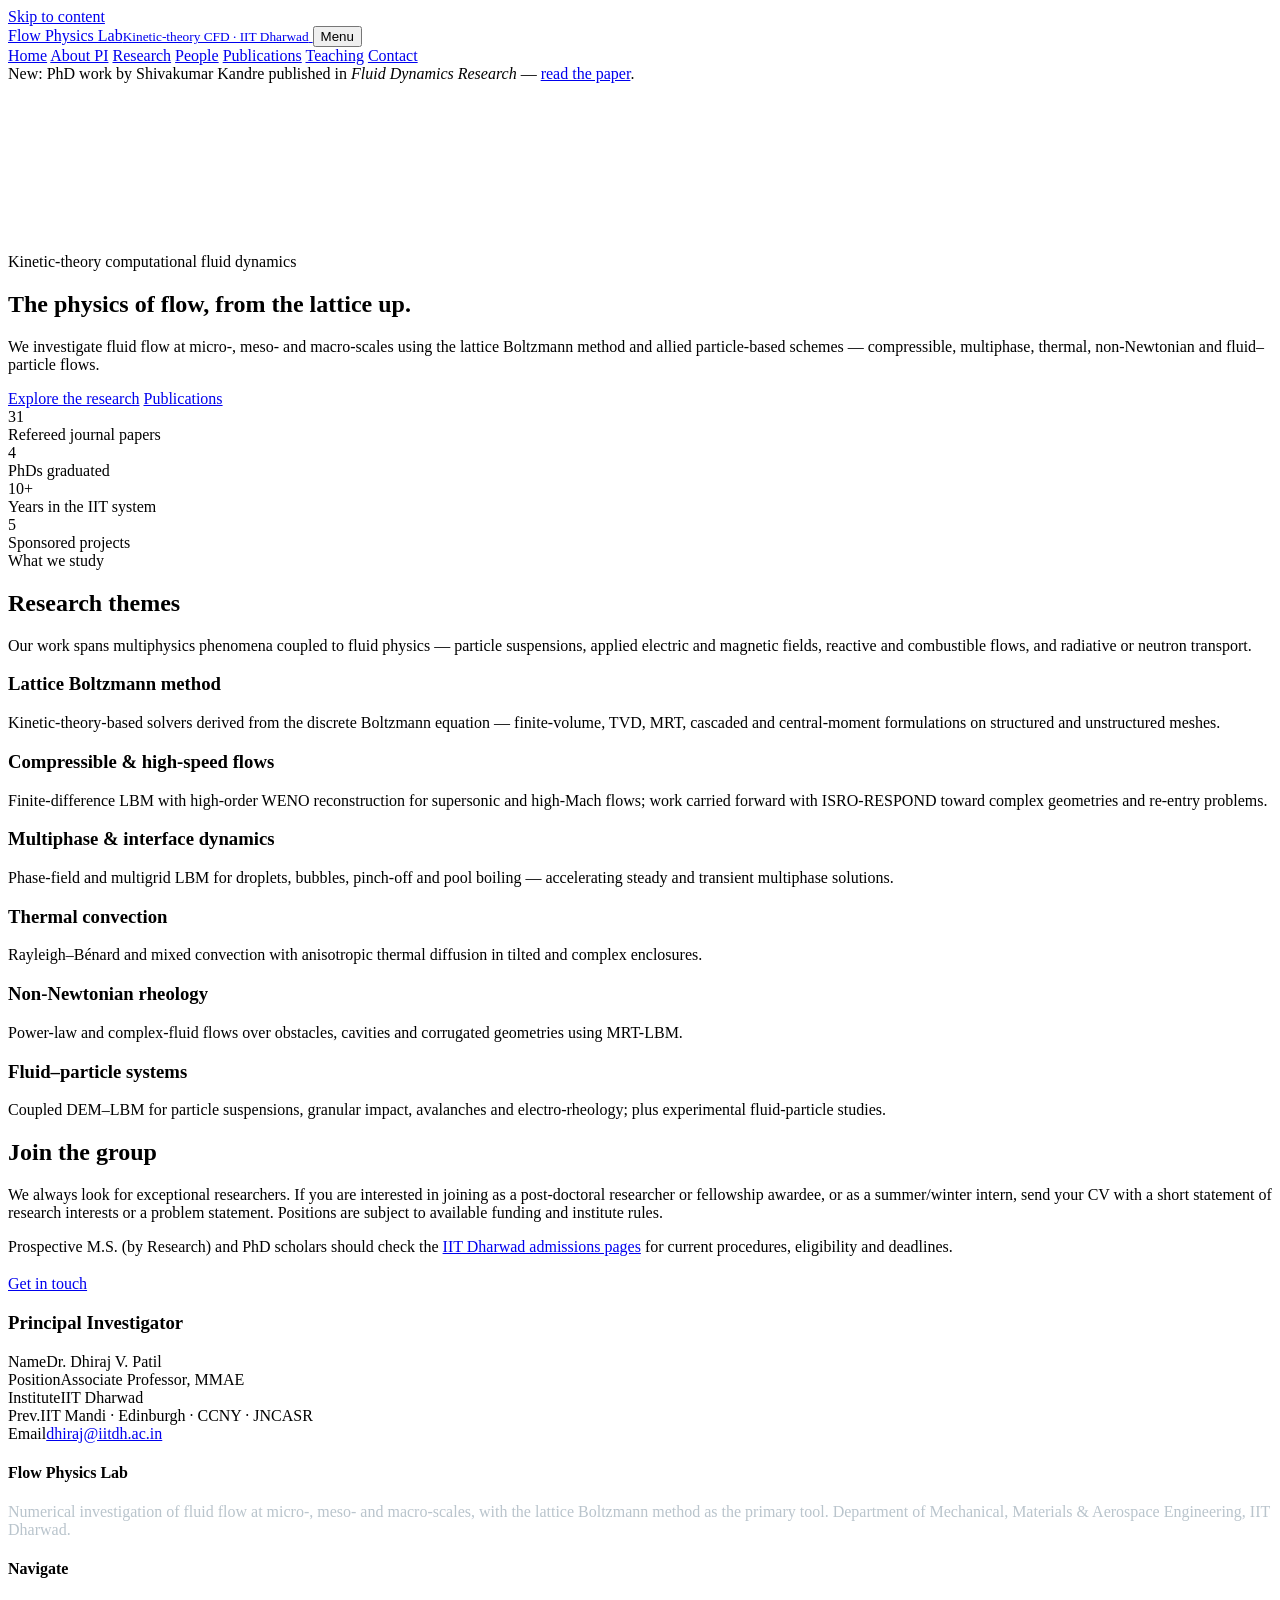
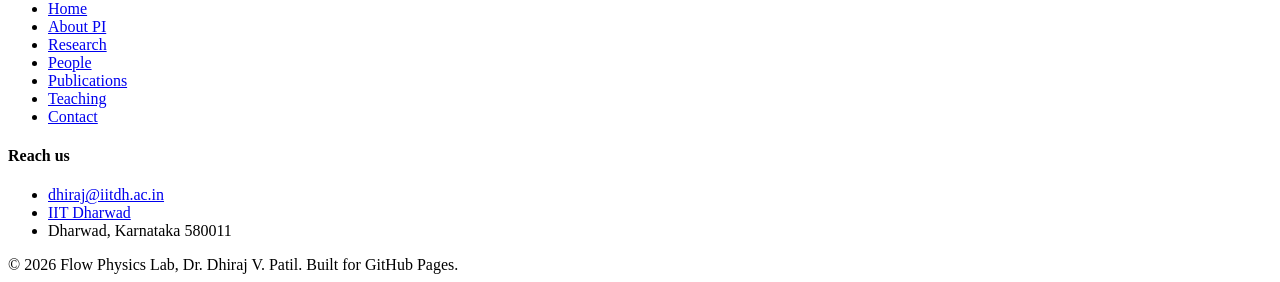
==== index.html @ 5ff4e856 "Add files via upload" ====
<!DOCTYPE html>
<html lang="en">
<head>
<meta charset="utf-8">
<meta name="viewport" content="width=device-width, initial-scale=1">
<title>Flow Physics Lab — Dr. Dhiraj V. Patil, IIT Dharwad</title>
<meta name="description" content="Research group of Dr. Dhiraj V. Patil at IIT Dharwad: lattice Boltzmann methods and computational fluid dynamics for compressible, multiphase, thermal and non-Newtonian flows.">
<link rel="preconnect" href="https://fonts.googleapis.com">
<link rel="preconnect" href="https://fonts.gstatic.com" crossorigin>
<link href="https://fonts.googleapis.com/css2?family=Fraunces:opsz,wght@9..144,500;9..144,600;9..144,700&family=Inter:wght@400;500;600;700&display=swap" rel="stylesheet">
<link rel="stylesheet" href="assets/css/style.css">
</head>
<body>
<a class="skip" href="#main">Skip to content</a>
<header class="site-header">
  <div class="nav">
    <a class="brand" href="index.html">
      <span class="glyph" aria-hidden="true"><i></i><i></i><i></i><i></i><i></i><i></i><i></i><i></i><i></i></span>
      <span class="brand-text">Flow Physics Lab<small>Kinetic-theory CFD · IIT Dharwad</small></span>
    </a>
    <button class="nav-toggle" aria-expanded="false" aria-controls="nav-links">Menu</button>
    <nav class="nav-links" id="nav-links" aria-label="Primary">
          <a href="index.html" aria-current="page">Home</a>
          <a href="about.html">About PI</a>
          <a href="research.html">Research</a>
          <a href="people.html">People</a>
          <a href="publications.html">Publications</a>
          <a href="teaching.html">Teaching</a>
          <a href="contact.html">Contact</a>
    </nav>
  </div>
</header>
<main id="main">
<div class="notice">New: PhD work by Shivakumar Kandre published in <em>Fluid Dynamics Research</em> — <a href="https://doi.org/10.1088/1873-7005/ad1dc0" target="_blank" rel="noopener">read the paper</a>.</div>

<section class="hero">
  <canvas id="flow-canvas" aria-hidden="true"></canvas>
  <div class="container">
    <p class="eyebrow">Kinetic-theory computational fluid dynamics</p>
    <h1>The physics of flow, from the lattice up.</h1>
    <p class="lead">We investigate fluid flow at micro-, meso- and macro-scales using the lattice Boltzmann method and allied particle-based schemes — compressible, multiphase, thermal, non-Newtonian and fluid–particle flows.</p>
    <div class="cta-row">
      <a class="btn btn-primary" href="research.html">Explore the research</a>
      <a class="btn btn-ghost" href="publications.html">Publications</a>
    </div>
  </div>
</section>

<section class="section">
  <div class="container">
    <div class="stats">
      <div class="stat"><div class="n">31</div><div class="l">Refereed journal papers</div></div>
      <div class="stat"><div class="n">4</div><div class="l">PhDs graduated</div></div>
      <div class="stat"><div class="n">10+</div><div class="l">Years in the IIT system</div></div>
      <div class="stat"><div class="n">5</div><div class="l">Sponsored projects</div></div>
    </div>
  </div>
</section>

<section class="section alt">
  <div class="container">
    <div class="section-head">
      <span class="kicker">What we study</span>
      <h2>Research themes</h2>
      <p class="lede">Our work spans multiphysics phenomena coupled to fluid physics — particle suspensions, applied electric and magnetic fields, reactive and combustible flows, and radiative or neutron transport.</p>
    </div>
    <div class="grid cols-3">
      <article class="theme"><h3>Lattice Boltzmann method</h3><p>Kinetic-theory-based solvers derived from the discrete Boltzmann equation — finite-volume, TVD, MRT, cascaded and central-moment formulations on structured and unstructured meshes.</p></article>
      <article class="theme"><h3>Compressible &amp; high-speed flows</h3><p>Finite-difference LBM with high-order WENO reconstruction for supersonic and high-Mach flows; work carried forward with ISRO-RESPOND toward complex geometries and re-entry problems.</p></article>
      <article class="theme"><h3>Multiphase &amp; interface dynamics</h3><p>Phase-field and multigrid LBM for droplets, bubbles, pinch-off and pool boiling — accelerating steady and transient multiphase solutions.</p></article>
      <article class="theme"><h3>Thermal convection</h3><p>Rayleigh–Bénard and mixed convection with anisotropic thermal diffusion in tilted and complex enclosures.</p></article>
      <article class="theme"><h3>Non-Newtonian rheology</h3><p>Power-law and complex-fluid flows over obstacles, cavities and corrugated geometries using MRT-LBM.</p></article>
      <article class="theme"><h3>Fluid–particle systems</h3><p>Coupled DEM–LBM for particle suspensions, granular impact, avalanches and electro-rheology; plus experimental fluid-particle studies.</p></article>
    </div>
  </div>
</section>

<section class="section">
  <div class="container split">
    <div>
      <h2>Join the group</h2>
      <p>We always look for exceptional researchers. If you are interested in joining as a post-doctoral researcher or fellowship awardee, or as a summer/winter intern, send your CV with a short statement of research interests or a problem statement. Positions are subject to available funding and institute rules.</p>
      <p>Prospective M.S. (by Research) and PhD scholars should check the <a href="https://www.iitdh.ac.in/" target="_blank" rel="noopener">IIT Dharwad admissions pages</a> for current procedures, eligibility and deadlines.</p>
      <p style="margin-top:1.2rem"><a class="btn btn-dark" href="contact.html">Get in touch</a></p>
    </div>
    <aside class="card-side">
      <h3>Principal Investigator</h3>
      <div class="fact"><span class="k">Name</span><span>Dr. Dhiraj V. Patil</span></div>
      <div class="fact"><span class="k">Position</span><span>Associate Professor, MMAE</span></div>
      <div class="fact"><span class="k">Institute</span><span>IIT Dharwad</span></div>
      <div class="fact"><span class="k">Prev.</span><span>IIT Mandi · Edinburgh · CCNY · JNCASR</span></div>
      <div class="fact"><span class="k">Email</span><span><a href="mailto:dhiraj@iitdh.ac.in">dhiraj@iitdh.ac.in</a></span></div>
    </aside>
  </div>
</section>
</main>
<footer class="site-footer">
  <div class="container">
    <div>
      <h4>Flow Physics Lab</h4>
      <p class="small" style="color:#b9c4cc">Numerical investigation of fluid flow at micro-, meso- and macro-scales, with the lattice Boltzmann method as the primary tool. Department of Mechanical, Materials &amp; Aerospace Engineering, IIT Dharwad.</p>
    </div>
    <div>
      <h4>Navigate</h4>
      <ul>
        <li><a href="index.html">Home</a></li>
        <li><a href="about.html">About PI</a></li>
        <li><a href="research.html">Research</a></li>
        <li><a href="people.html">People</a></li>
        <li><a href="publications.html">Publications</a></li>
        <li><a href="teaching.html">Teaching</a></li>
        <li><a href="contact.html">Contact</a></li>
      </ul>
    </div>
    <div>
      <h4>Reach us</h4>
      <ul>
        <li><a href="mailto:dhiraj@iitdh.ac.in">dhiraj@iitdh.ac.in</a></li>
        <li><a href="https://www.iitdh.ac.in/" target="_blank" rel="noopener">IIT Dharwad</a></li>
        <li>Dharwad, Karnataka 580011</li>
      </ul>
    </div>
    <div class="fine">
      © <span id="yr"></span> Flow Physics Lab, Dr. Dhiraj V. Patil. Built for GitHub Pages.
      <script>document.getElementById("yr").textContent=new Date().getFullYear();</script>
    </div>
  </div>
</footer>
<script src="assets/js/site.js"></script>
</body>
</html>
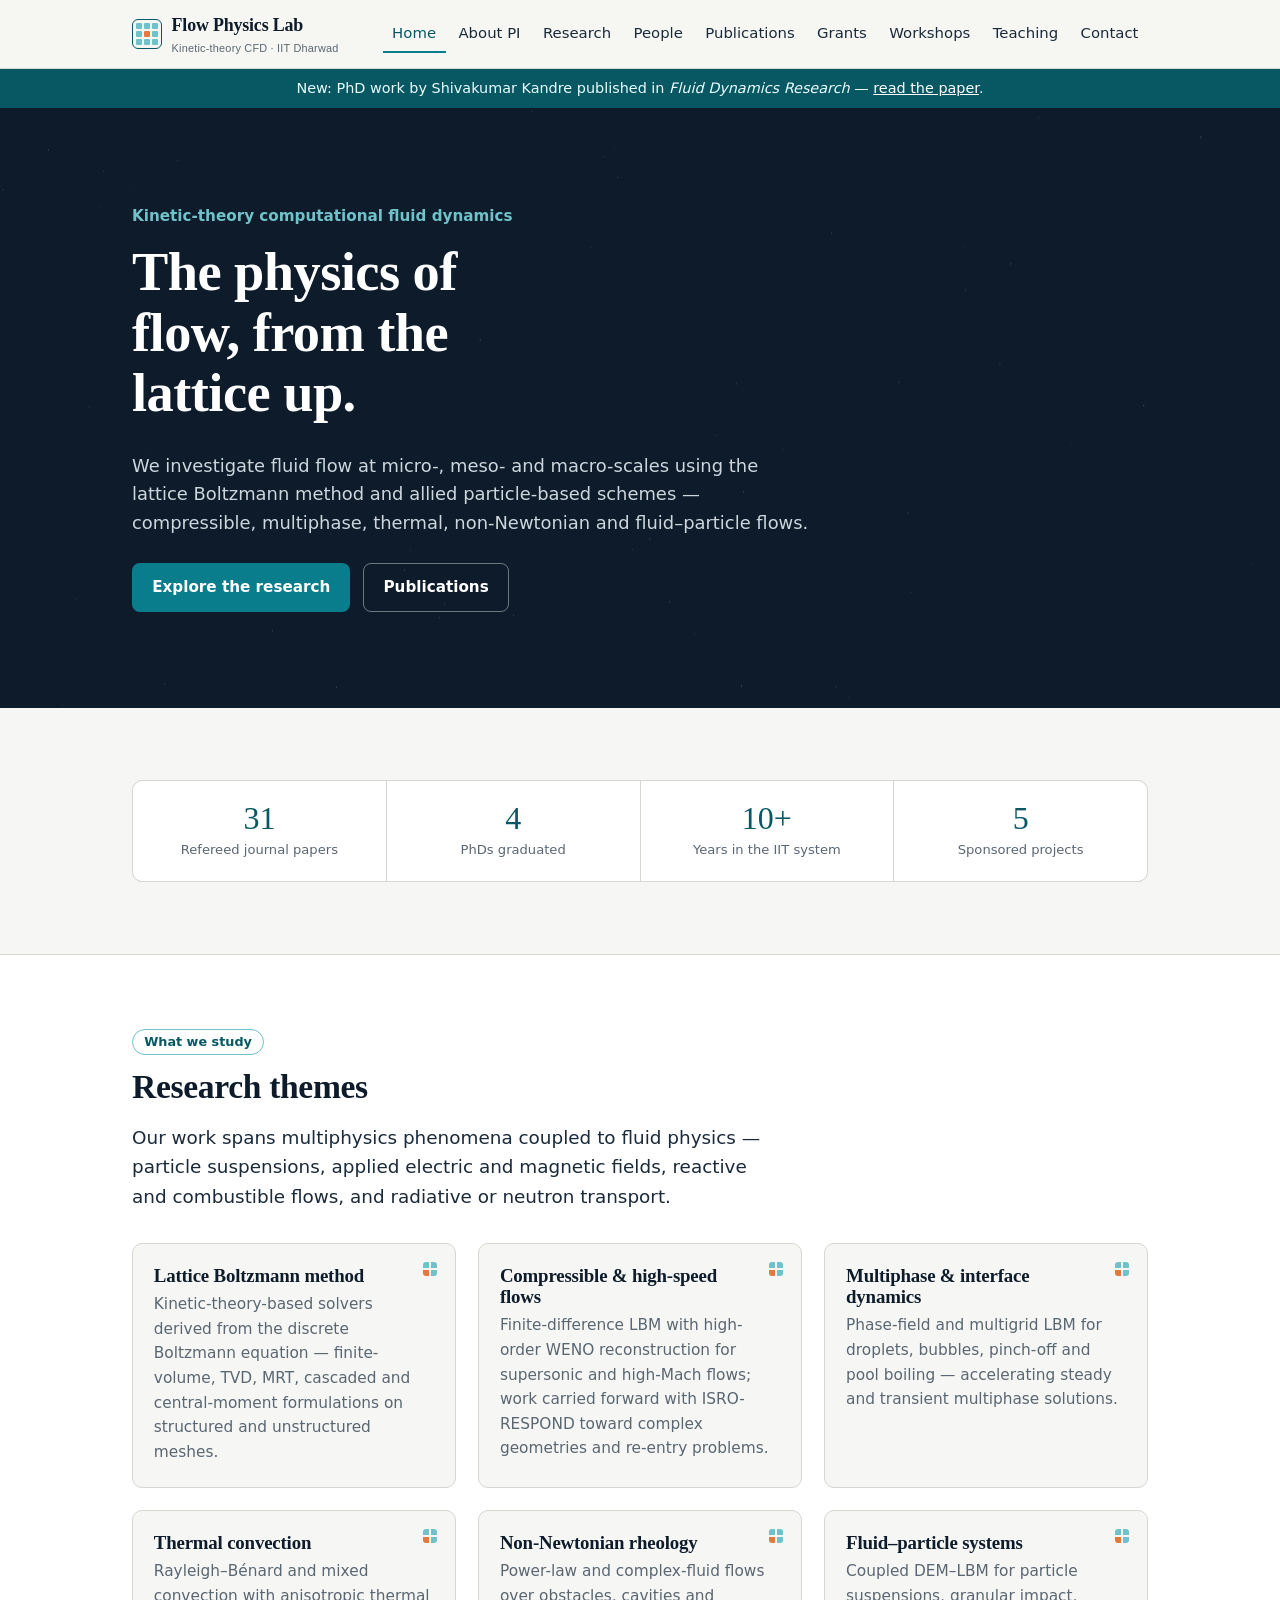
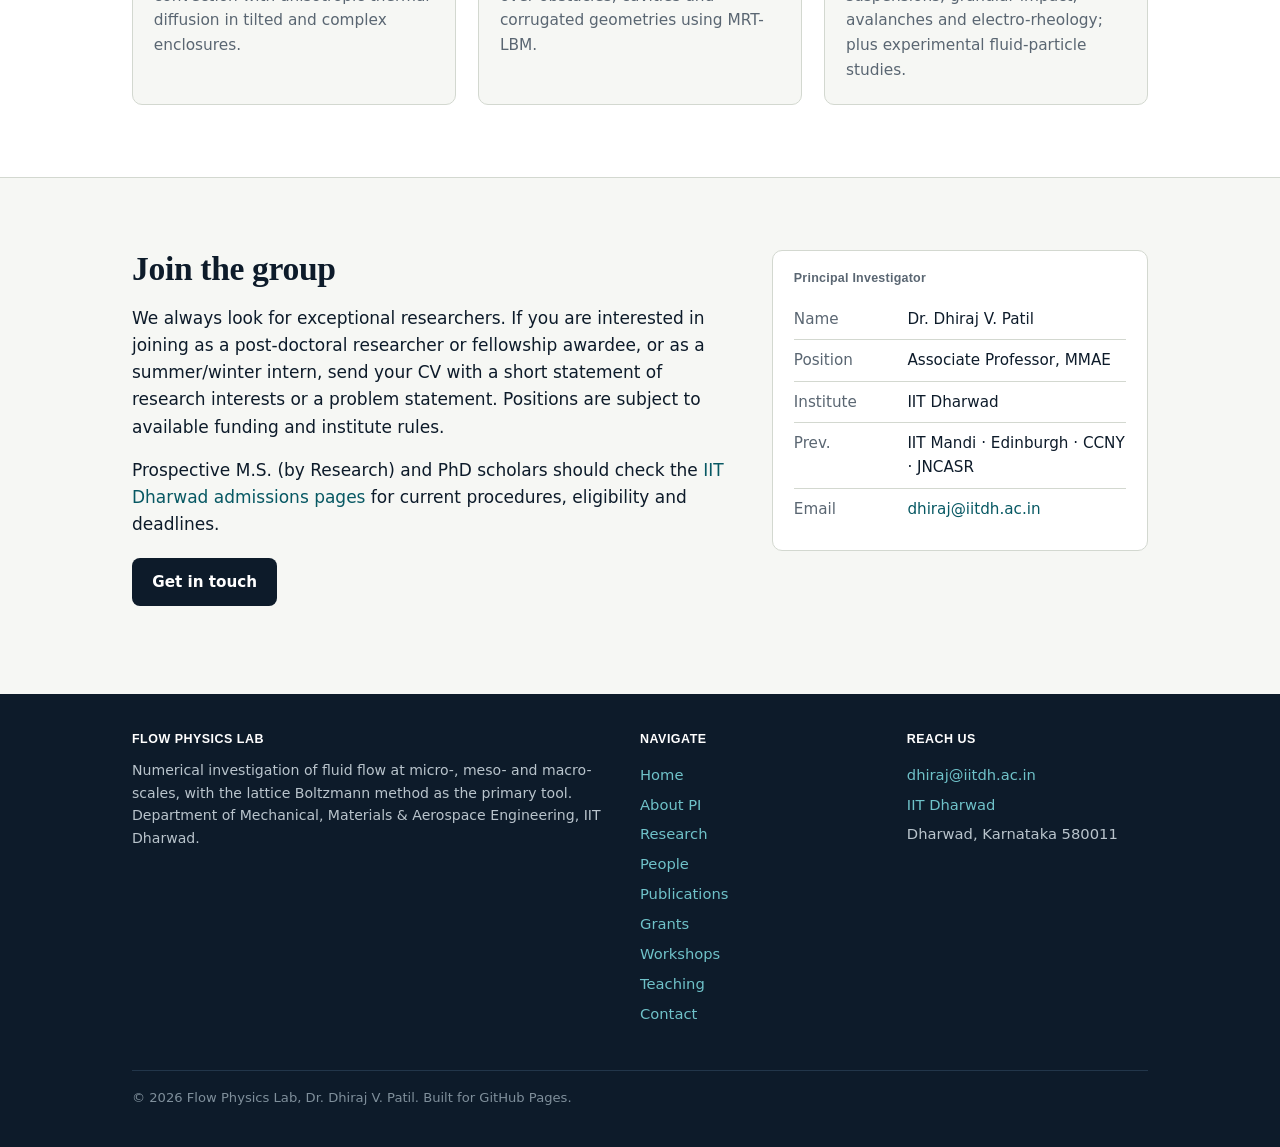
==== commit ca4b6a3d: "Add files via upload" ====
--- a/index.html
+++ b/index.html
@@ -25,6 +25,8 @@
           <a href="research.html">Research</a>
           <a href="people.html">People</a>
           <a href="publications.html">Publications</a>
+          <a href="grants.html">Grants</a>
+          <a href="workshops.html">Workshops</a>
           <a href="teaching.html">Teaching</a>
           <a href="contact.html">Contact</a>
     </nav>
@@ -108,6 +110,8 @@
         <li><a href="research.html">Research</a></li>
         <li><a href="people.html">People</a></li>
         <li><a href="publications.html">Publications</a></li>
+        <li><a href="grants.html">Grants</a></li>
+        <li><a href="workshops.html">Workshops</a></li>
         <li><a href="teaching.html">Teaching</a></li>
         <li><a href="contact.html">Contact</a></li>
       </ul>
--- a/assets/css/style.css
+++ b/assets/css/style.css
@@ -0,0 +1,287 @@
+/* ============================================================
+   Flow Physics Lab — shared styles
+   Palette: deep ink, paper, fluid cyan/teal, warm signal
+   Type: Fraunces (display, for the "physics" character) + Inter (UI/body)
+   Motif: the discrete lattice of the Lattice Boltzmann Method
+   ============================================================ */
+
+:root {
+  --ink:        #0d1b2a;   /* deep near-navy ink */
+  --ink-soft:   #1b2a3a;
+  --paper:      #f6f7f4;   /* cool paper */
+  --paper-2:    #eceee8;
+  --line:       #d3d8d0;
+  --muted:      #5a6672;
+  --flow:       #0a7d8c;   /* fluid teal */
+  --flow-deep:  #075863;
+  --flow-light: #6fc2c9;
+  --signal:     #e07a3f;   /* warm signal for accents that must stand out */
+  --white:      #ffffff;
+  --shadow:     0 1px 0 var(--line);
+
+  --maxw: 1080px;
+  --gap: clamp(1rem, 2.5vw, 2rem);
+}
+
+*, *::before, *::after { box-sizing: border-box; }
+
+html { scroll-behavior: smooth; }
+@media (prefers-reduced-motion: reduce) {
+  html { scroll-behavior: auto; }
+  * { animation: none !important; transition: none !important; }
+}
+
+body {
+  margin: 0;
+  font-family: "Inter", system-ui, -apple-system, "Segoe UI", Roboto, sans-serif;
+  color: var(--ink);
+  background: var(--paper);
+  line-height: 1.6;
+  font-size: 17px;
+  -webkit-font-smoothing: antialiased;
+}
+
+h1, h2, h3, h4 {
+  font-family: "Fraunces", Georgia, "Times New Roman", serif;
+  font-weight: 600;
+  line-height: 1.12;
+  color: var(--ink);
+  margin: 0 0 .5em;
+  letter-spacing: -0.01em;
+}
+h1 { font-size: clamp(2.1rem, 5vw, 3.4rem); }
+h2 { font-size: clamp(1.5rem, 3.2vw, 2.1rem); }
+h3 { font-size: 1.18rem; font-weight: 600; }
+
+a { color: var(--flow-deep); text-decoration: none; }
+a:hover { color: var(--flow); text-decoration: underline; text-underline-offset: 3px; }
+
+p { margin: 0 0 1rem; max-width: 72ch; }
+
+.container { width: 100%; max-width: var(--maxw); margin: 0 auto; padding: 0 var(--gap); }
+
+/* ---------- Skip link + focus ---------- */
+.skip {
+  position: absolute; left: -999px; top: 0;
+  background: var(--ink); color: var(--white); padding: .6rem 1rem; z-index: 100;
+}
+.skip:focus { left: .5rem; top: .5rem; }
+:focus-visible { outline: 3px solid var(--flow); outline-offset: 2px; }
+
+/* ---------- Header / nav ---------- */
+.site-header {
+  position: sticky; top: 0; z-index: 40;
+  background: rgba(246,247,244,.92);
+  backdrop-filter: saturate(140%) blur(8px);
+  border-bottom: 1px solid var(--line);
+}
+.nav {
+  display: flex; align-items: center; justify-content: space-between;
+  gap: 1rem; padding: .7rem var(--gap); max-width: var(--maxw); margin: 0 auto;
+}
+.brand { display: flex; align-items: center; gap: .6rem; font-weight: 700; color: var(--ink); }
+.brand:hover { text-decoration: none; }
+.brand .glyph {
+  width: 30px; height: 30px; flex: none;
+  display: grid; grid-template-columns: repeat(3, 1fr); grid-template-rows: repeat(3, 1fr);
+  gap: 2px; padding: 3px; border: 1.5px solid var(--flow-deep); border-radius: 6px;
+}
+.brand .glyph i { background: var(--flow-light); border-radius: 1px; }
+.brand .glyph i:nth-child(5) { background: var(--signal); }
+.brand-text { font-family: "Fraunces", serif; font-size: 1.12rem; letter-spacing: -0.01em; }
+.brand-text small { display: block; font-family: "Inter",sans-serif; font-weight: 500; font-size: .68rem; color: var(--muted); letter-spacing: .02em; }
+
+.nav-links { display: flex; flex-wrap: wrap; gap: .2rem; align-items: center; }
+.nav-links a {
+  color: var(--ink-soft); font-size: .93rem; font-weight: 500;
+  padding: .4rem .6rem; border-radius: 6px;
+}
+.nav-links a:hover { background: var(--paper-2); text-decoration: none; color: var(--ink); }
+.nav-links a[aria-current="page"] { color: var(--flow-deep); box-shadow: inset 0 -2px 0 var(--flow); border-radius: 0; }
+
+.nav-toggle {
+  display: none; background: none; border: 1.5px solid var(--line); border-radius: 6px;
+  padding: .35rem .5rem; cursor: pointer; color: var(--ink);
+}
+@media (max-width: 860px) {
+  .nav-toggle { display: inline-flex; }
+  .nav-links {
+    display: none; position: absolute; top: 100%; left: 0; right: 0;
+    flex-direction: column; align-items: stretch; gap: 0;
+    background: var(--paper); border-bottom: 1px solid var(--line); padding: .5rem var(--gap) 1rem;
+  }
+  .nav-links.open { display: flex; }
+  .nav-links a { padding: .7rem .4rem; border-bottom: 1px solid var(--line); border-radius: 0; }
+}
+
+/* ---------- Hero ---------- */
+.hero { position: relative; overflow: hidden; background: var(--ink); color: var(--paper); }
+.hero canvas { position: absolute; inset: 0; width: 100%; height: 100%; display: block; opacity: .55; }
+.hero .container { position: relative; z-index: 2; padding-top: clamp(3rem, 8vw, 6rem); padding-bottom: clamp(3rem, 8vw, 6rem); }
+.hero h1 { color: var(--white); max-width: 16ch; }
+.hero .eyebrow { color: var(--flow-light); font-weight: 600; font-size: .95rem; margin-bottom: .8rem; }
+.hero p.lead { color: #cdd6dd; font-size: 1.12rem; max-width: 60ch; }
+.hero .cta-row { display: flex; flex-wrap: wrap; gap: .8rem; margin-top: 1.6rem; }
+
+.btn {
+  display: inline-flex; align-items: center; gap: .5rem;
+  padding: .7rem 1.2rem; border-radius: 8px; font-weight: 600; font-size: .95rem;
+  border: 1.5px solid transparent; cursor: pointer;
+}
+.btn-primary { background: var(--flow); color: var(--white); }
+.btn-primary:hover { background: var(--flow-light); color: var(--ink); text-decoration: none; }
+.btn-ghost { border-color: rgba(255,255,255,.4); color: var(--white); }
+.btn-ghost:hover { border-color: var(--flow-light); color: var(--flow-light); text-decoration: none; }
+.btn-dark { background: var(--ink); color: var(--white); }
+.btn-dark:hover { background: var(--flow-deep); color: var(--white); text-decoration: none; }
+
+/* ---------- Sections ---------- */
+main { display: block; }
+.section { padding: clamp(2.5rem, 6vw, 4.5rem) 0; }
+.section.alt { background: var(--white); border-block: 1px solid var(--line); }
+.section-head { max-width: 60ch; margin-bottom: 2rem; }
+.section-head .kicker {
+  display: inline-block; font-size: .8rem; font-weight: 600; color: var(--flow-deep);
+  border: 1px solid var(--flow-light); border-radius: 999px; padding: .12rem .7rem; margin-bottom: .8rem;
+}
+
+.lede { font-size: 1.15rem; color: var(--ink-soft); max-width: 65ch; }
+
+/* ---------- Grids ---------- */
+.grid { display: grid; gap: 1.4rem; }
+.grid.cols-2 { grid-template-columns: repeat(2, 1fr); }
+.grid.cols-3 { grid-template-columns: repeat(3, 1fr); }
+.grid.cols-4 { grid-template-columns: repeat(auto-fit, minmax(150px,1fr)); }
+@media (max-width: 780px) { .grid.cols-2, .grid.cols-3 { grid-template-columns: 1fr; } }
+
+/* research theme cards — bordered, no drop shadows, lattice tick in corner */
+.theme {
+  border: 1px solid var(--line); border-radius: 10px; padding: 1.3rem 1.3rem 1.4rem;
+  background: var(--paper); position: relative;
+}
+.theme::before {
+  content: ""; position: absolute; top: 1.1rem; right: 1.1rem;
+  width: 14px; height: 14px; border-radius: 3px;
+  background:
+    linear-gradient(var(--flow-light) 0 0) 0 0/6px 6px no-repeat,
+    linear-gradient(var(--flow-light) 0 0) 8px 0/6px 6px no-repeat,
+    linear-gradient(var(--signal) 0 0) 0 8px/6px 6px no-repeat,
+    linear-gradient(var(--flow-light) 0 0) 8px 8px/6px 6px no-repeat;
+}
+.theme h3 { margin-bottom: .4rem; padding-right: 1.6rem; }
+.theme p { font-size: .96rem; color: var(--muted); margin: 0; }
+
+/* stat band */
+.stats { display: grid; grid-template-columns: repeat(4,1fr); gap: 1px; background: var(--line); border: 1px solid var(--line); border-radius: 10px; overflow: hidden; }
+@media (max-width: 620px) { .stats { grid-template-columns: repeat(2,1fr); } }
+.stat { background: var(--white); padding: 1.3rem 1rem; text-align: center; }
+.stat .n { font-family: "Fraunces", serif; font-size: 2rem; color: var(--flow-deep); line-height: 1; }
+.stat .l { font-size: .82rem; color: var(--muted); margin-top: .35rem; }
+
+/* ---------- About / two-col ---------- */
+.split { display: grid; grid-template-columns: 1.6fr 1fr; gap: 2.4rem; align-items: start; }
+@media (max-width: 820px) { .split { grid-template-columns: 1fr; } }
+.card-side {
+  border: 1px solid var(--line); border-radius: 10px; background: var(--white); padding: 1.3rem;
+}
+.card-side h3 { font-family: "Inter",sans-serif; font-size: .78rem; text-transform: none; letter-spacing: .02em; color: var(--muted); font-weight: 700; margin-bottom: .8rem; }
+.fact { display: flex; gap: .6rem; padding: .5rem 0; border-top: 1px solid var(--line); font-size: .95rem; }
+.fact:first-of-type { border-top: none; }
+.fact .k { color: var(--muted); min-width: 6.5rem; flex: none; }
+
+/* ---------- People ---------- */
+.people-grid { display: grid; grid-template-columns: repeat(auto-fill, minmax(220px,1fr)); gap: 1rem; }
+.person {
+  border: 1px solid var(--line); border-radius: 10px; padding: 1rem 1.1rem; background: var(--white);
+}
+.person .role { font-size: .8rem; color: var(--flow-deep); font-weight: 600; }
+.person .name { font-weight: 600; margin: .15rem 0 .2rem; }
+.person .topic { font-size: .9rem; color: var(--muted); }
+.person .yr { font-size: .8rem; color: var(--muted); margin-top: .4rem; }
+.subhead { margin: 2.2rem 0 1rem; padding-bottom: .4rem; border-bottom: 2px solid var(--flow-light); }
+
+/* ---------- Publications ---------- */
+.pub-controls { display: flex; flex-wrap: wrap; gap: .6rem; align-items: center; margin-bottom: 1.6rem; }
+.pub-controls input[type="search"] {
+  flex: 1 1 260px; padding: .6rem .8rem; border: 1.5px solid var(--line); border-radius: 8px;
+  font: inherit; background: var(--white); color: var(--ink);
+}
+.pub-controls input:focus { border-color: var(--flow); outline: none; }
+.pill {
+  border: 1.5px solid var(--line); background: var(--white); color: var(--ink-soft);
+  border-radius: 999px; padding: .35rem .85rem; font-size: .85rem; font-weight: 600; cursor: pointer;
+}
+.pill[aria-pressed="true"] { background: var(--ink); color: var(--white); border-color: var(--ink); }
+
+ol.pubs { list-style: none; counter-reset: p; margin: 0; padding: 0; }
+ol.pubs li {
+  counter-increment: p; position: relative;
+  padding: .85rem 0 .85rem 3rem; border-top: 1px solid var(--line); font-size: .97rem;
+}
+ol.pubs li::before {
+  content: counter(p); position: absolute; left: 0; top: .95rem;
+  font-family: "Fraunces", serif; font-size: .9rem; color: var(--flow-deep);
+  width: 2.1rem; text-align: right; font-variant-numeric: tabular-nums;
+}
+ol.pubs li .jrnl { font-style: italic; color: var(--ink-soft); }
+ol.pubs li .yr { color: var(--muted); }
+ol.pubs li .tag {
+  display: inline-block; font-size: .72rem; font-weight: 700; color: var(--flow-deep);
+  border: 1px solid var(--flow-light); border-radius: 4px; padding: 0 .35rem; margin-left: .4rem; vertical-align: middle;
+}
+.count-note { color: var(--muted); font-size: .9rem; margin-bottom: 1rem; }
+.empty-note { color: var(--muted); padding: 1.4rem 0; }
+
+/* ---------- Teaching list ---------- */
+.course-list { list-style: none; margin: 0; padding: 0; display: grid; grid-template-columns: 1fr 1fr; gap: 0 1.6rem; }
+@media (max-width: 720px){ .course-list { grid-template-columns: 1fr; } }
+.course-list li { padding: .55rem 0; border-top: 1px solid var(--line); font-size: .95rem; }
+.course-list li .code { font-weight: 700; color: var(--flow-deep); font-variant-numeric: tabular-nums; }
+
+/* ---------- Contact ---------- */
+.contact-card {
+  border: 1px solid var(--line); border-radius: 12px; background: var(--white); padding: 1.6rem;
+  display: grid; grid-template-columns: 1fr 1fr; gap: 1.6rem;
+}
+@media (max-width: 720px){ .contact-card { grid-template-columns: 1fr; } }
+
+/* ---------- Footer ---------- */
+.site-footer { background: var(--ink); color: #b9c4cc; margin-top: 0; }
+.site-footer .container { padding-top: 2.4rem; padding-bottom: 2.4rem; display: grid; grid-template-columns: 2fr 1fr 1fr; gap: 1.6rem; }
+@media (max-width: 720px){ .site-footer .container { grid-template-columns: 1fr; } }
+.site-footer h4 { color: var(--white); font-family: "Inter",sans-serif; font-size: .78rem; letter-spacing: .04em; text-transform: uppercase; margin-bottom: .8rem; }
+.site-footer a { color: var(--flow-light); }
+.site-footer ul { list-style: none; margin: 0; padding: 0; }
+.site-footer li { padding: .2rem 0; font-size: .92rem; }
+.site-footer .fine { grid-column: 1 / -1; border-top: 1px solid #22364a; margin-top: 1rem; padding-top: 1rem; font-size: .82rem; color: #7f8f9b; }
+
+/* announcement bar */
+.notice {
+  background: var(--flow-deep); color: #eafcff; font-size: .9rem;
+  text-align: center; padding: .5rem var(--gap);
+}
+.notice a { color: #fff; text-decoration: underline; }
+
+hr.rule { border: none; border-top: 1px solid var(--line); margin: 2rem 0; }
+.small { font-size: .88rem; color: var(--muted); }
+
+/* ---------- Grants table ---------- */
+.grant-table { width: 100%; border-collapse: collapse; font-size: .95rem; }
+.grant-table th, .grant-table td { text-align: left; padding: .7rem .8rem; border-bottom: 1px solid var(--line); vertical-align: top; }
+.grant-table thead th { background: var(--paper-2); font-size: .82rem; letter-spacing: .01em; color: var(--ink); border-bottom: 2px solid var(--flow-light); }
+.grant-table .ag { font-weight: 600; color: var(--flow-deep); white-space: nowrap; }
+.grant-table .role, .grant-table .per { white-space: nowrap; color: var(--muted); }
+.grant-table tbody tr:hover { background: var(--paper-2); }
+
+/* ---------- Timeline (workshops) ---------- */
+ol.timeline { list-style: none; margin: 0; padding: 0; }
+ol.timeline li { display: grid; grid-template-columns: 5.5rem 1fr; gap: 1rem; padding: 1rem 0; border-top: 1px solid var(--line); }
+ol.timeline .ty { font-family: "Fraunces", serif; color: var(--flow-deep); font-variant-numeric: tabular-nums; }
+ol.timeline .tt { font-weight: 600; }
+ol.timeline .tr { color: var(--flow-deep); font-size: .9rem; margin-top: .1rem; }
+ol.timeline .tm { margin-top: .2rem; }
+@media (max-width: 560px){ ol.timeline li { grid-template-columns: 1fr; gap: .2rem; } }
+
+/* ---------- Callout + placeholder ---------- */
+.callout { border: 1px solid var(--flow-light); background: #eef7f8; border-left: 4px solid var(--flow); border-radius: 8px; padding: .9rem 1.1rem; font-size: .92rem; margin-bottom: 1.8rem; color: var(--ink-soft); }
+.todo { display: inline-block; background: #fbe9dd; color: #a34a1c; border: 1px dashed var(--signal); border-radius: 4px; padding: 0 .35rem; font-size: .85em; font-weight: 600; }
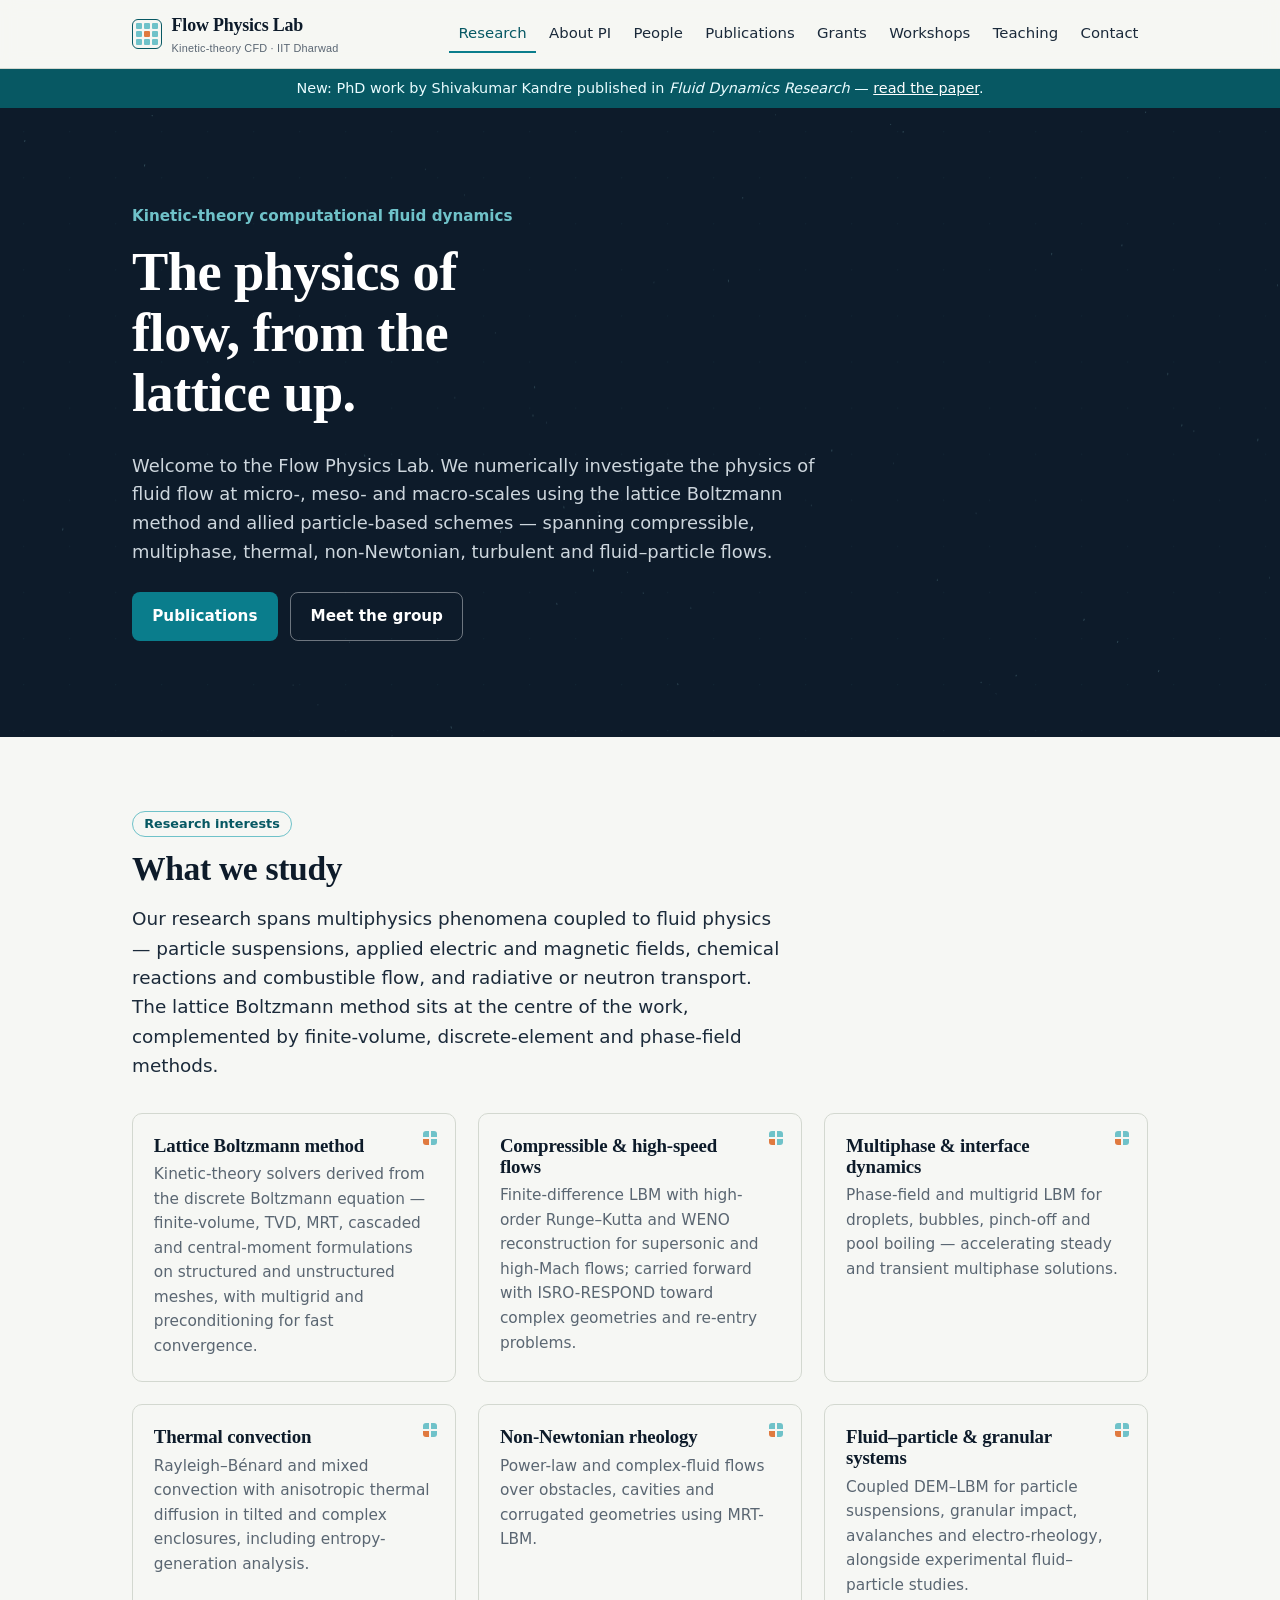
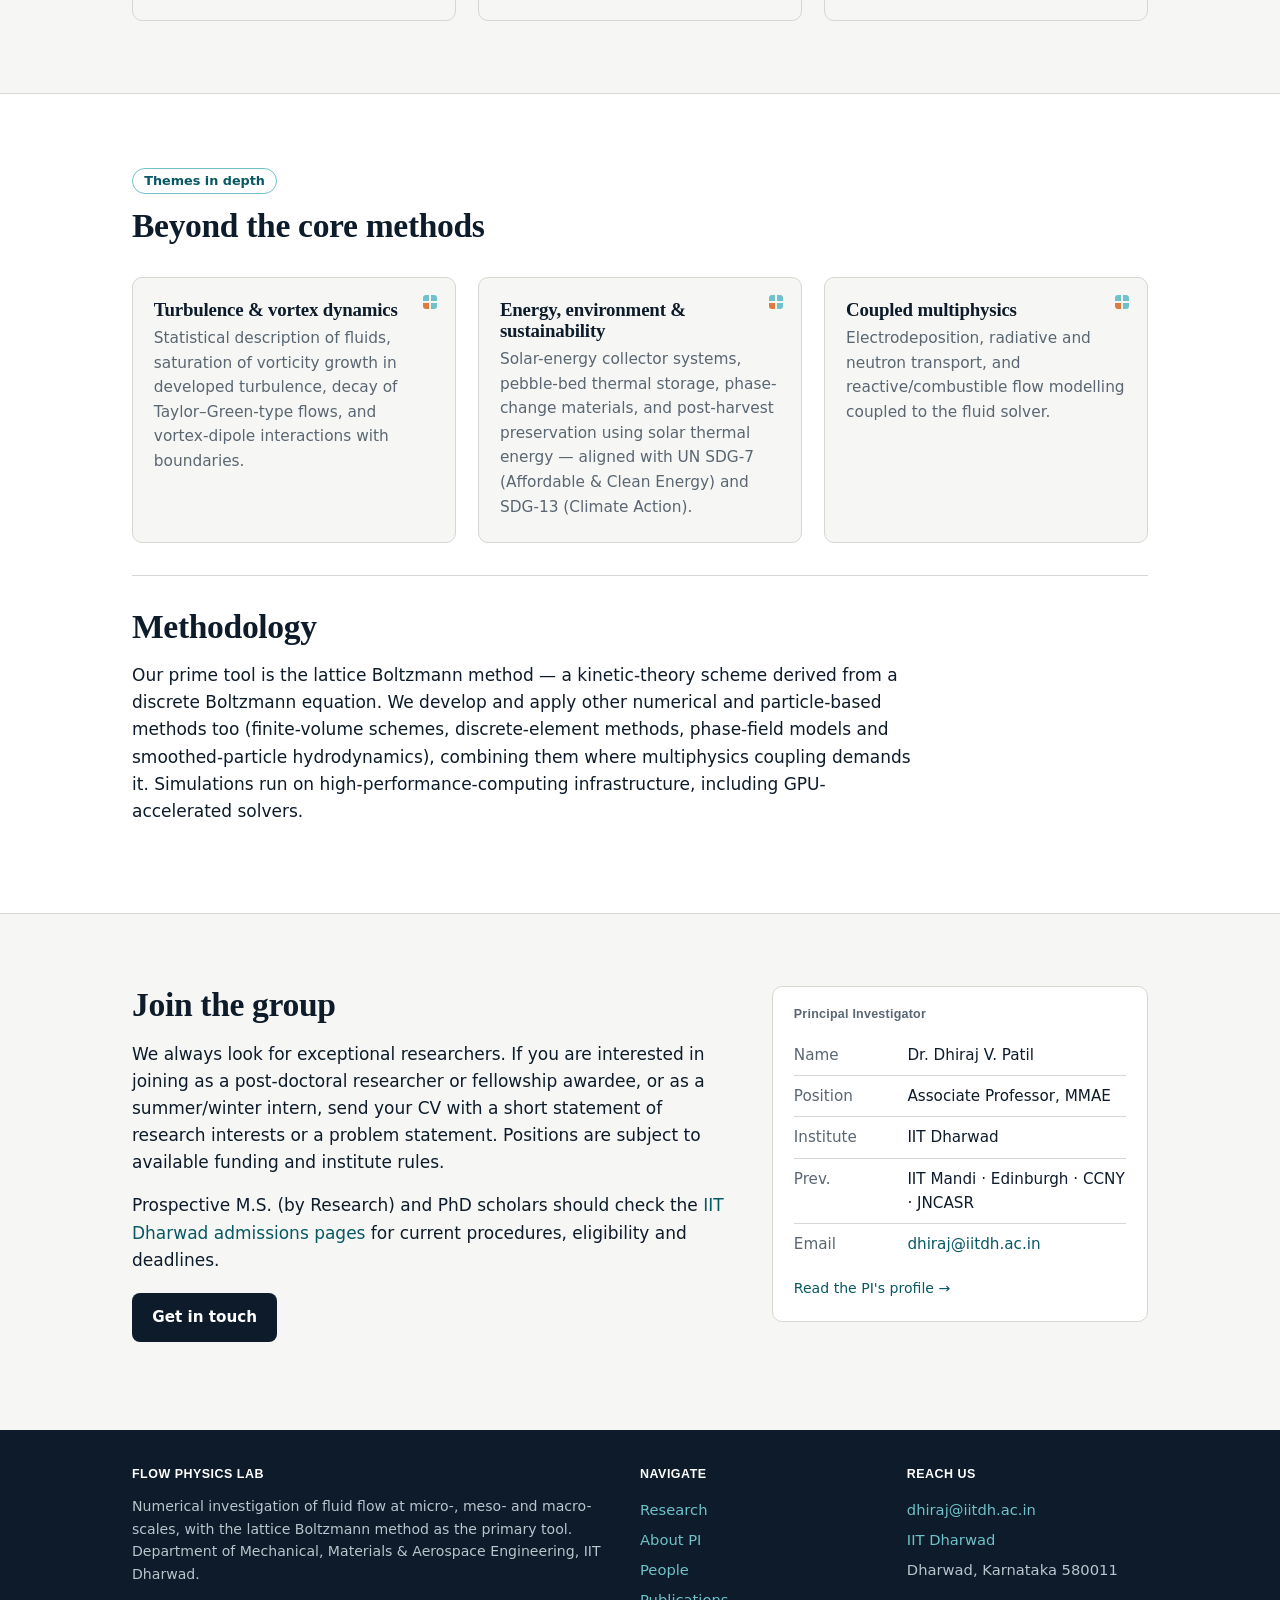
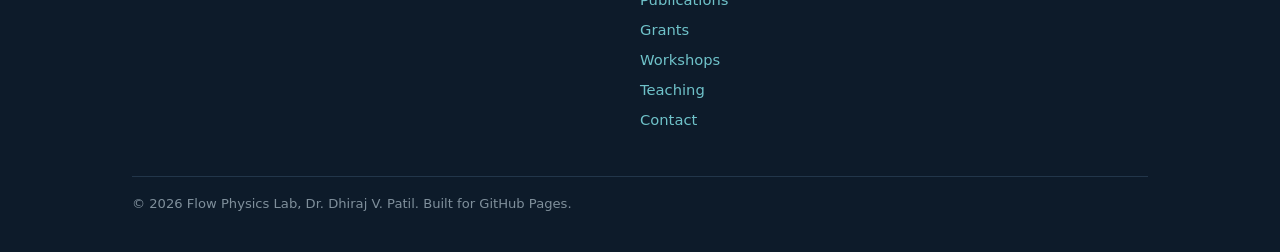
==== commit d066f10a: "Add files via upload" ====
--- a/index.html
+++ b/index.html
@@ -3,8 +3,8 @@
 <head>
 <meta charset="utf-8">
 <meta name="viewport" content="width=device-width, initial-scale=1">
-<title>Flow Physics Lab — Dr. Dhiraj V. Patil, IIT Dharwad</title>
-<meta name="description" content="Research group of Dr. Dhiraj V. Patil at IIT Dharwad: lattice Boltzmann methods and computational fluid dynamics for compressible, multiphase, thermal and non-Newtonian flows.">
+<title>Flow Physics Lab — Research | Dr. Dhiraj V. Patil, IIT Dharwad</title>
+<meta name="description" content="Research group of Dr. Dhiraj V. Patil at IIT Dharwad: lattice Boltzmann methods and CFD for compressible, multiphase, thermal, non-Newtonian and turbulent flows.">
 <link rel="preconnect" href="https://fonts.googleapis.com">
 <link rel="preconnect" href="https://fonts.gstatic.com" crossorigin>
 <link href="https://fonts.googleapis.com/css2?family=Fraunces:opsz,wght@9..144,500;9..144,600;9..144,700&family=Inter:wght@400;500;600;700&display=swap" rel="stylesheet">
@@ -20,9 +20,8 @@
     </a>
     <button class="nav-toggle" aria-expanded="false" aria-controls="nav-links">Menu</button>
     <nav class="nav-links" id="nav-links" aria-label="Primary">
-          <a href="index.html" aria-current="page">Home</a>
+          <a href="index.html" aria-current="page">Research</a>
           <a href="about.html">About PI</a>
-          <a href="research.html">Research</a>
           <a href="people.html">People</a>
           <a href="publications.html">Publications</a>
           <a href="grants.html">Grants</a>
@@ -40,21 +39,28 @@
   <div class="container">
     <p class="eyebrow">Kinetic-theory computational fluid dynamics</p>
     <h1>The physics of flow, from the lattice up.</h1>
-    <p class="lead">We investigate fluid flow at micro-, meso- and macro-scales using the lattice Boltzmann method and allied particle-based schemes — compressible, multiphase, thermal, non-Newtonian and fluid–particle flows.</p>
+    <p class="lead">Welcome to the Flow Physics Lab. We numerically investigate the physics of fluid flow at micro-, meso- and macro-scales using the lattice Boltzmann method and allied particle-based schemes — spanning compressible, multiphase, thermal, non-Newtonian, turbulent and fluid–particle flows.</p>
     <div class="cta-row">
-      <a class="btn btn-primary" href="research.html">Explore the research</a>
-      <a class="btn btn-ghost" href="publications.html">Publications</a>
+      <a class="btn btn-primary" href="publications.html">Publications</a>
+      <a class="btn btn-ghost" href="people.html">Meet the group</a>
     </div>
   </div>
 </section>
 
 <section class="section">
   <div class="container">
-    <div class="stats">
-      <div class="stat"><div class="n">31</div><div class="l">Refereed journal papers</div></div>
-      <div class="stat"><div class="n">4</div><div class="l">PhDs graduated</div></div>
-      <div class="stat"><div class="n">10+</div><div class="l">Years in the IIT system</div></div>
-      <div class="stat"><div class="n">5</div><div class="l">Sponsored projects</div></div>
+    <div class="section-head">
+      <span class="kicker">Research interests</span>
+      <h2>What we study</h2>
+      <p class="lede">Our research spans multiphysics phenomena coupled to fluid physics — particle suspensions, applied electric and magnetic fields, chemical reactions and combustible flow, and radiative or neutron transport. The lattice Boltzmann method sits at the centre of the work, complemented by finite-volume, discrete-element and phase-field methods.</p>
+    </div>
+    <div class="grid cols-3">
+      <article class="theme"><h3>Lattice Boltzmann method</h3><p>Kinetic-theory solvers derived from the discrete Boltzmann equation — finite-volume, TVD, MRT, cascaded and central-moment formulations on structured and unstructured meshes, with multigrid and preconditioning for fast convergence.</p></article>
+      <article class="theme"><h3>Compressible &amp; high-speed flows</h3><p>Finite-difference LBM with high-order Runge–Kutta and WENO reconstruction for supersonic and high-Mach flows; carried forward with ISRO-RESPOND toward complex geometries and re-entry problems.</p></article>
+      <article class="theme"><h3>Multiphase &amp; interface dynamics</h3><p>Phase-field and multigrid LBM for droplets, bubbles, pinch-off and pool boiling — accelerating steady and transient multiphase solutions.</p></article>
+      <article class="theme"><h3>Thermal convection</h3><p>Rayleigh–Bénard and mixed convection with anisotropic thermal diffusion in tilted and complex enclosures, including entropy-generation analysis.</p></article>
+      <article class="theme"><h3>Non-Newtonian rheology</h3><p>Power-law and complex-fluid flows over obstacles, cavities and corrugated geometries using MRT-LBM.</p></article>
+      <article class="theme"><h3>Fluid–particle &amp; granular systems</h3><p>Coupled DEM–LBM for particle suspensions, granular impact, avalanches and electro-rheology, alongside experimental fluid–particle studies.</p></article>
     </div>
   </div>
 </section>
@@ -62,18 +68,17 @@
 <section class="section alt">
   <div class="container">
     <div class="section-head">
-      <span class="kicker">What we study</span>
-      <h2>Research themes</h2>
-      <p class="lede">Our work spans multiphysics phenomena coupled to fluid physics — particle suspensions, applied electric and magnetic fields, reactive and combustible flows, and radiative or neutron transport.</p>
+      <span class="kicker">Themes in depth</span>
+      <h2>Beyond the core methods</h2>
     </div>
     <div class="grid cols-3">
-      <article class="theme"><h3>Lattice Boltzmann method</h3><p>Kinetic-theory-based solvers derived from the discrete Boltzmann equation — finite-volume, TVD, MRT, cascaded and central-moment formulations on structured and unstructured meshes.</p></article>
-      <article class="theme"><h3>Compressible &amp; high-speed flows</h3><p>Finite-difference LBM with high-order WENO reconstruction for supersonic and high-Mach flows; work carried forward with ISRO-RESPOND toward complex geometries and re-entry problems.</p></article>
-      <article class="theme"><h3>Multiphase &amp; interface dynamics</h3><p>Phase-field and multigrid LBM for droplets, bubbles, pinch-off and pool boiling — accelerating steady and transient multiphase solutions.</p></article>
-      <article class="theme"><h3>Thermal convection</h3><p>Rayleigh–Bénard and mixed convection with anisotropic thermal diffusion in tilted and complex enclosures.</p></article>
-      <article class="theme"><h3>Non-Newtonian rheology</h3><p>Power-law and complex-fluid flows over obstacles, cavities and corrugated geometries using MRT-LBM.</p></article>
-      <article class="theme"><h3>Fluid–particle systems</h3><p>Coupled DEM–LBM for particle suspensions, granular impact, avalanches and electro-rheology; plus experimental fluid-particle studies.</p></article>
+      <article class="theme"><h3>Turbulence &amp; vortex dynamics</h3><p>Statistical description of fluids, saturation of vorticity growth in developed turbulence, decay of Taylor–Green-type flows, and vortex-dipole interactions with boundaries.</p></article>
+      <article class="theme"><h3>Energy, environment &amp; sustainability</h3><p>Solar-energy collector systems, pebble-bed thermal storage, phase-change materials, and post-harvest preservation using solar thermal energy — aligned with UN SDG-7 (Affordable &amp; Clean Energy) and SDG-13 (Climate Action).</p></article>
+      <article class="theme"><h3>Coupled multiphysics</h3><p>Electrodeposition, radiative and neutron transport, and reactive/combustible flow modelling coupled to the fluid solver.</p></article>
     </div>
+    <hr class="rule">
+    <h2>Methodology</h2>
+    <p>Our prime tool is the lattice Boltzmann method — a kinetic-theory scheme derived from a discrete Boltzmann equation. We develop and apply other numerical and particle-based methods too (finite-volume schemes, discrete-element methods, phase-field models and smoothed-particle hydrodynamics), combining them where multiphysics coupling demands it. Simulations run on high-performance-computing infrastructure, including GPU-accelerated solvers.</p>
   </div>
 </section>
 
@@ -92,6 +97,7 @@
       <div class="fact"><span class="k">Institute</span><span>IIT Dharwad</span></div>
       <div class="fact"><span class="k">Prev.</span><span>IIT Mandi · Edinburgh · CCNY · JNCASR</span></div>
       <div class="fact"><span class="k">Email</span><span><a href="mailto:dhiraj@iitdh.ac.in">dhiraj@iitdh.ac.in</a></span></div>
+      <p class="small" style="margin:.8rem 0 0"><a href="about.html">Read the PI's profile →</a></p>
     </aside>
   </div>
 </section>
@@ -105,9 +111,8 @@
     <div>
       <h4>Navigate</h4>
       <ul>
-        <li><a href="index.html">Home</a></li>
+        <li><a href="index.html">Research</a></li>
         <li><a href="about.html">About PI</a></li>
-        <li><a href="research.html">Research</a></li>
         <li><a href="people.html">People</a></li>
         <li><a href="publications.html">Publications</a></li>
         <li><a href="grants.html">Grants</a></li>
